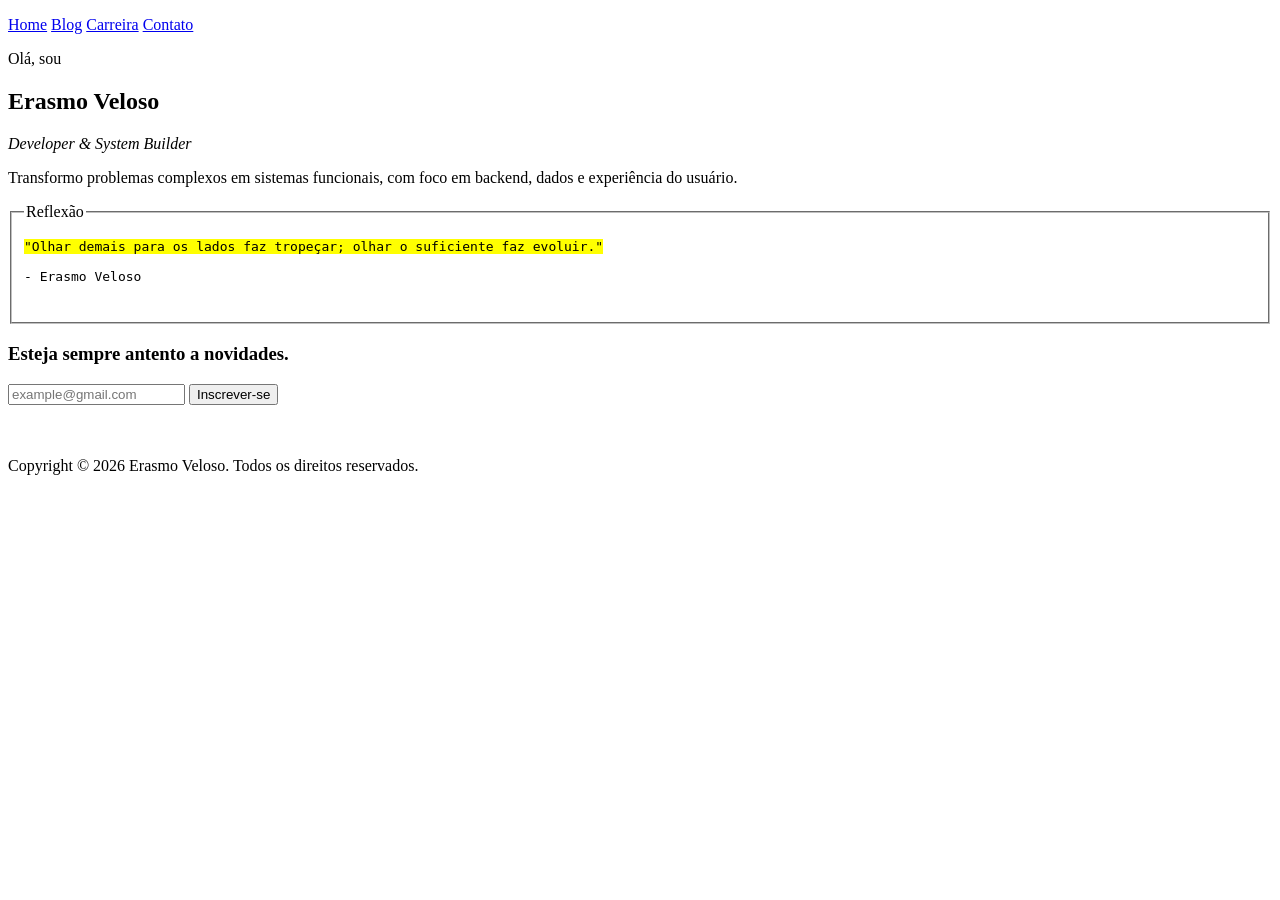
==== index.html @ 01404ad7 "feat: Adicionando portifiolio" ====
<!DOCTYPE html>
<html lang="en">
<head>
    <meta charset="UTF-8">
    <meta name="viewport" content="width=device-width, initial-scale=1.0">
    <title>Erasmo Veloso | Portfólio</title>
</head>
<body>
    <header>
        <p>
            <a href="index.html">Home</a>
            <a href="pages/blog.html">Blog</a>
            <a href="pages/carreira.html">Carreira</a>
            <a href="pages/contato.html">Contato</a>
        </p>
    </header>
    <main>
        <section>
            <p>Olá, sou</p>
            <h1>Erasmo Veloso</h1>
            <i>Developer & System Builder</i>
            <p>Transformo problemas complexos em sistemas funcionais, com foco em backend, dados e experiência do usuário.</p>
        </section>

        <section>
            <fieldset>
                <legend>Reflexão</legend>
                
            <pre>
<mark>"Olhar demais para os lados faz tropeçar; olhar o suficiente faz evoluir."</mark>

- Erasmo Veloso
            </pre></fieldset>
        </section>

        <!-- Newsletter -->
        <section>
                <form action="">
                    <h3>Esteja sempre antento a novidades.</h3>
                    <input type="email" name="" id="" placeholder="example@gmail.com">
                    <input type="submit" value="Inscrever-se">
                </form>
        </section>

        
    </main>

    <!-- Footer -->
     <br>
     <br>
    <footer>
    <p>Copyright © 2026 Erasmo Veloso. Todos os direitos reservados.</p>
    </footer>
</body>
</html>
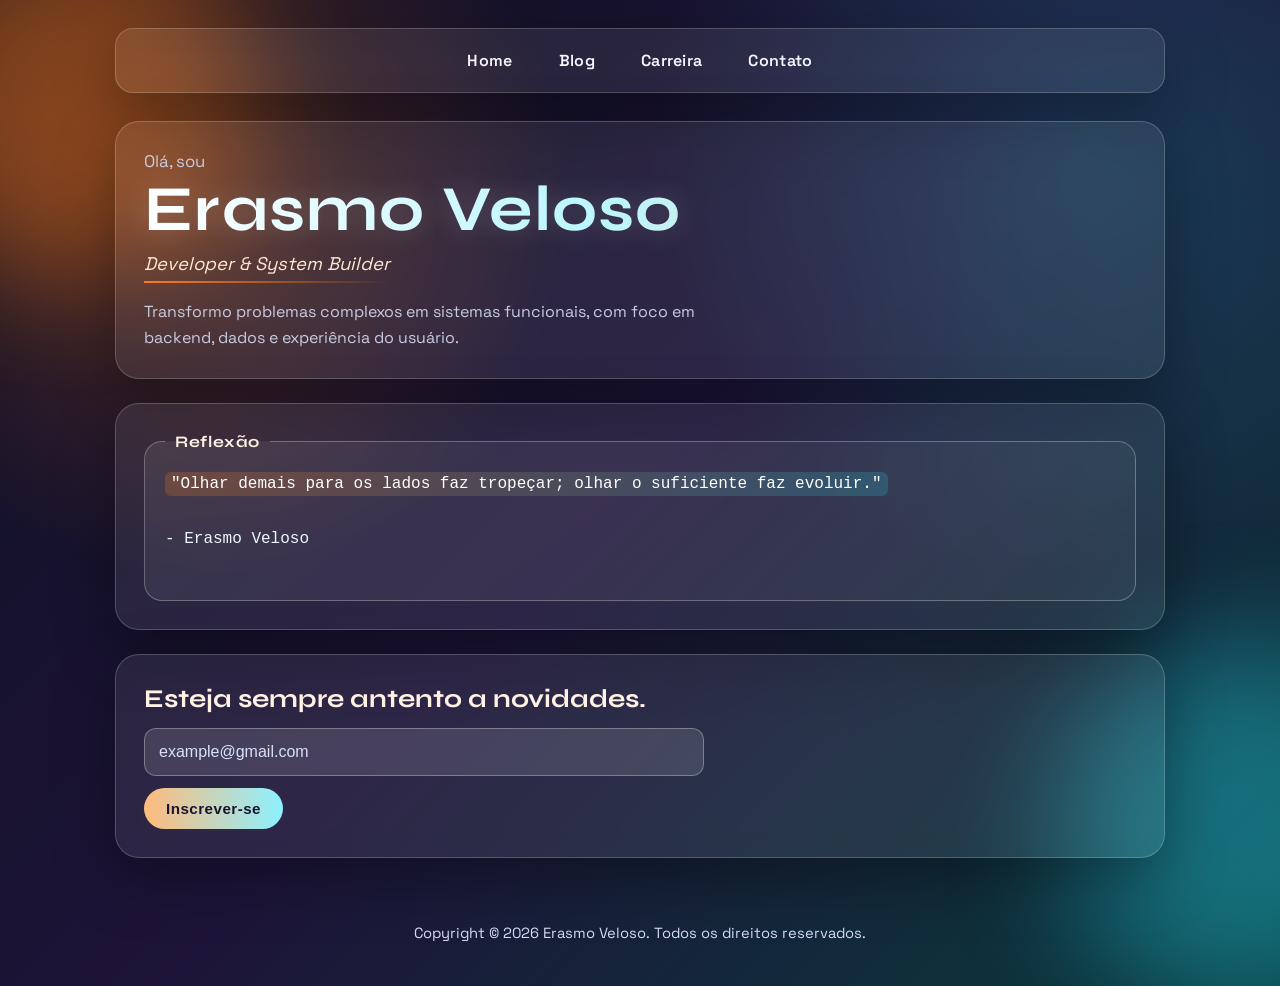
==== commit d3c40b39: "feat: Css added" ====
--- a/index.html
+++ b/index.html
@@ -4,6 +4,7 @@
     <meta charset="UTF-8">
     <meta name="viewport" content="width=device-width, initial-scale=1.0">
     <title>Erasmo Veloso | Portfólio</title>
+    <link rel="stylesheet" href="styles.css">
 </head>
 <body>
     <header>
--- a/styles.css
+++ b/styles.css
@@ -0,0 +1,316 @@
+@import url("https://fonts.googleapis.com/css2?family=Syne:wght@400;600;700;800&family=Space+Grotesk:wght@400;500;700&display=swap");
+
+:root {
+    --bg-1: #0f1020;
+    --bg-2: #1d1438;
+    --bg-3: #0a3a3c;
+    --text: #f5f7ff;
+    --muted: #c8cce2;
+    --accent: #ff7a18;
+    --accent-2: #24c6dc;
+    --card: rgba(255, 255, 255, 0.08);
+    --card-border: rgba(255, 255, 255, 0.2);
+    --shadow: 0 20px 60px rgba(0, 0, 0, 0.35);
+}
+
+* {
+    box-sizing: border-box;
+    margin: 0;
+    padding: 0;
+}
+
+body {
+    min-height: 100vh;
+    color: var(--text);
+    font-family: "Space Grotesk", "Segoe UI", sans-serif;
+    background:
+        radial-gradient(circle at 15% 20%, rgba(255, 122, 24, 0.25), transparent 28%),
+        radial-gradient(circle at 85% 15%, rgba(36, 198, 220, 0.2), transparent 32%),
+        linear-gradient(135deg, var(--bg-1) 0%, var(--bg-2) 50%, var(--bg-3) 100%);
+    padding: 28px;
+    overflow-x: hidden;
+    position: relative;
+}
+
+body::before,
+body::after {
+    content: "";
+    position: fixed;
+    width: 360px;
+    height: 360px;
+    border-radius: 50%;
+    filter: blur(60px);
+    z-index: -1;
+    opacity: 0.4;
+    animation: floatBlob 10s ease-in-out infinite;
+}
+
+body::before {
+    background: #ff7a18;
+    top: -80px;
+    left: -110px;
+}
+
+body::after {
+    background: #24c6dc;
+    right: -140px;
+    bottom: -100px;
+    animation-delay: -4s;
+}
+
+header,
+main,
+footer {
+    width: min(1050px, 100%);
+    margin: 0 auto;
+}
+
+header {
+    background: var(--card);
+    border: 1px solid var(--card-border);
+    border-radius: 18px;
+    backdrop-filter: blur(10px);
+    box-shadow: var(--shadow);
+    margin-bottom: 28px;
+    animation: slideDown 0.8s ease;
+}
+
+header p {
+    display: flex;
+    justify-content: center;
+    gap: 8px;
+    flex-wrap: wrap;
+    padding: 10px;
+}
+
+header a {
+    color: var(--text);
+    text-decoration: none;
+    padding: 10px 18px;
+    border-radius: 999px;
+    font-weight: 600;
+    letter-spacing: 0.02em;
+    transition: all 0.25s ease;
+    border: 1px solid transparent;
+}
+
+header a:hover {
+    border-color: rgba(255, 255, 255, 0.35);
+    background: rgba(255, 255, 255, 0.12);
+    transform: translateY(-2px);
+}
+
+main {
+    display: grid;
+    gap: 24px;
+}
+
+main > section {
+    background: var(--card);
+    border: 1px solid var(--card-border);
+    border-radius: 24px;
+    padding: 28px;
+    box-shadow: var(--shadow);
+    backdrop-filter: blur(12px);
+    animation: fadeUp 0.8s ease both;
+}
+
+main > section:nth-child(2) {
+    animation-delay: 0.2s;
+}
+
+main > section:nth-child(3) {
+    animation-delay: 0.4s;
+}
+
+section:first-of-type p:first-child {
+    color: var(--muted);
+    font-size: 1.05rem;
+    margin-bottom: 6px;
+}
+
+h1 {
+    font-family: "Syne", "Segoe UI", sans-serif;
+    font-size: clamp(2rem, 5vw, 4rem);
+    line-height: 1;
+    letter-spacing: 0.02em;
+    margin-bottom: 10px;
+    background: linear-gradient(90deg, #ffffff, #b8f6ff 45%, #ffd3b0);
+    -webkit-background-clip: text;
+    background-clip: text;
+    color: transparent;
+    text-shadow: 0 0 30px rgba(255, 255, 255, 0.2);
+}
+
+i {
+    display: inline-block;
+    color: #ffe8d3;
+    font-size: 1.15rem;
+    margin-bottom: 14px;
+    position: relative;
+}
+
+i::after {
+    content: "";
+    position: absolute;
+    left: 0;
+    bottom: -8px;
+    width: 100%;
+    height: 2px;
+    background: linear-gradient(90deg, var(--accent), transparent);
+}
+
+section:first-of-type p:last-child {
+    color: var(--muted);
+    max-width: 62ch;
+    line-height: 1.6;
+    margin-top: 10px;
+}
+
+fieldset {
+    border: 1px solid rgba(255, 255, 255, 0.28);
+    border-radius: 18px;
+    padding: 20px;
+    background: linear-gradient(145deg, rgba(255, 255, 255, 0.08), rgba(255, 255, 255, 0.03));
+}
+
+legend {
+    font-family: "Syne", "Segoe UI", sans-serif;
+    font-weight: 700;
+    letter-spacing: 0.04em;
+    padding: 0 10px;
+    color: #fff2e4;
+}
+
+pre {
+    white-space: pre-wrap;
+    word-break: break-word;
+    line-height: 1.7;
+    font-size: 1rem;
+    color: #eaf7ff;
+}
+
+mark {
+    background: linear-gradient(120deg, rgba(255, 122, 24, 0.22), rgba(36, 198, 220, 0.22));
+    color: #ffffff;
+    padding: 3px 6px;
+    border-radius: 6px;
+}
+
+form {
+    display: grid;
+    gap: 12px;
+    max-width: 560px;
+}
+
+h3 {
+    font-family: "Syne", "Segoe UI", sans-serif;
+    font-size: clamp(1.2rem, 2.2vw, 1.6rem);
+    color: #fff2e4;
+    margin-bottom: 2px;
+}
+
+input[type="email"] {
+    width: 100%;
+    border: 1px solid rgba(255, 255, 255, 0.3);
+    background: rgba(255, 255, 255, 0.12);
+    color: var(--text);
+    border-radius: 12px;
+    padding: 14px;
+    font-size: 1rem;
+    outline: none;
+    transition: border-color 0.25s ease, box-shadow 0.25s ease, transform 0.25s ease;
+}
+
+input[type="email"]::placeholder {
+    color: #dbe0fb;
+}
+
+input[type="email"]:focus {
+    border-color: #ffd3b0;
+    box-shadow: 0 0 0 4px rgba(255, 122, 24, 0.2);
+    transform: translateY(-1px);
+}
+
+input[type="submit"] {
+    width: fit-content;
+    border: none;
+    border-radius: 999px;
+    padding: 12px 22px;
+    font-weight: 700;
+    font-size: 0.95rem;
+    letter-spacing: 0.03em;
+    cursor: pointer;
+    color: #1b132f;
+    background: linear-gradient(90deg, #ffba7b, #8df1ff);
+    transition: transform 0.2s ease, filter 0.2s ease;
+}
+
+input[type="submit"]:hover {
+    transform: translateY(-2px) scale(1.03);
+    filter: brightness(1.05);
+}
+
+footer {
+    margin-top: 24px;
+    text-align: center;
+    color: #d8dcf6;
+    font-size: 0.92rem;
+    padding-bottom: 16px;
+    animation: fadeIn 1.2s ease;
+}
+
+@keyframes fadeUp {
+    from {
+        opacity: 0;
+        transform: translateY(24px);
+    }
+    to {
+        opacity: 1;
+        transform: translateY(0);
+    }
+}
+
+@keyframes slideDown {
+    from {
+        opacity: 0;
+        transform: translateY(-18px);
+    }
+    to {
+        opacity: 1;
+        transform: translateY(0);
+    }
+}
+
+@keyframes fadeIn {
+    from {
+        opacity: 0;
+    }
+    to {
+        opacity: 1;
+    }
+}
+
+@keyframes floatBlob {
+    0%,
+    100% {
+        transform: translate(0, 0) scale(1);
+    }
+    50% {
+        transform: translate(20px, -16px) scale(1.08);
+    }
+}
+
+@media (max-width: 768px) {
+    body {
+        padding: 16px;
+    }
+
+    main > section {
+        padding: 22px;
+    }
+
+    input[type="submit"] {
+        width: 100%;
+    }
+}
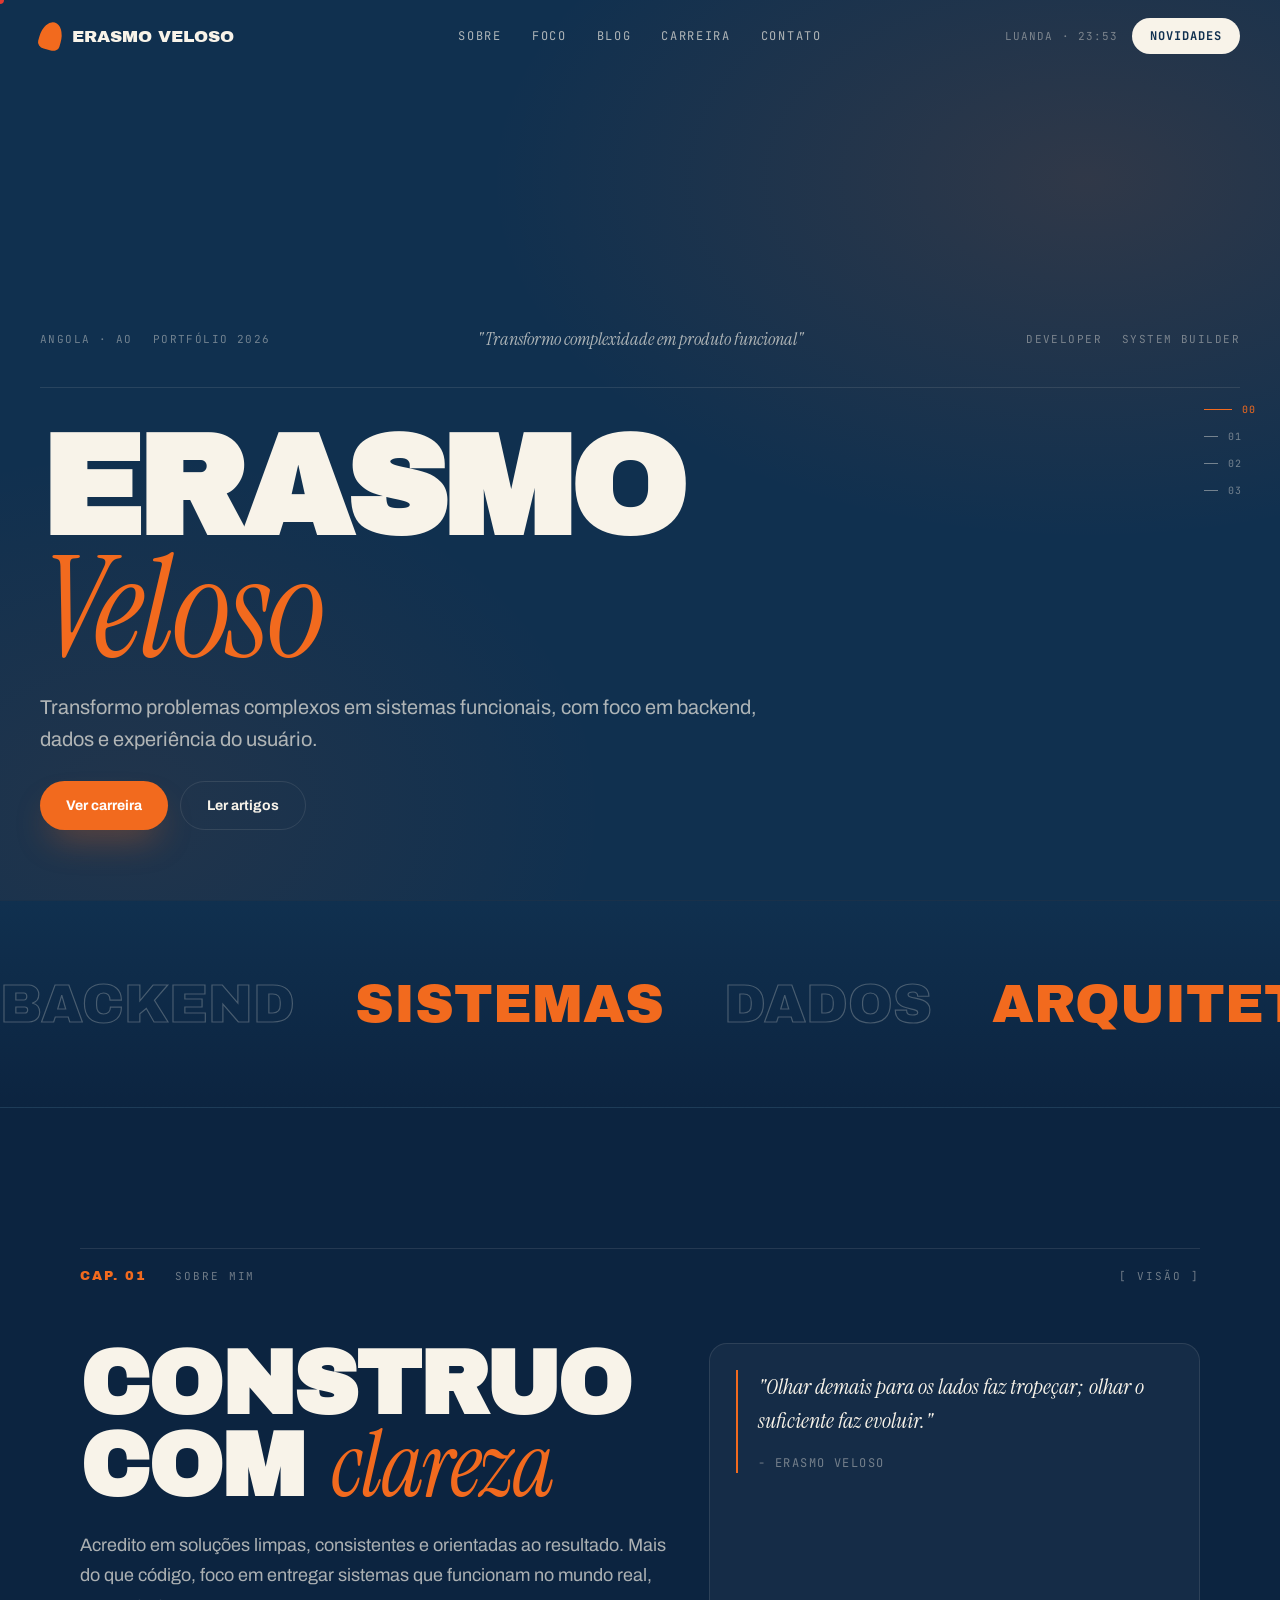
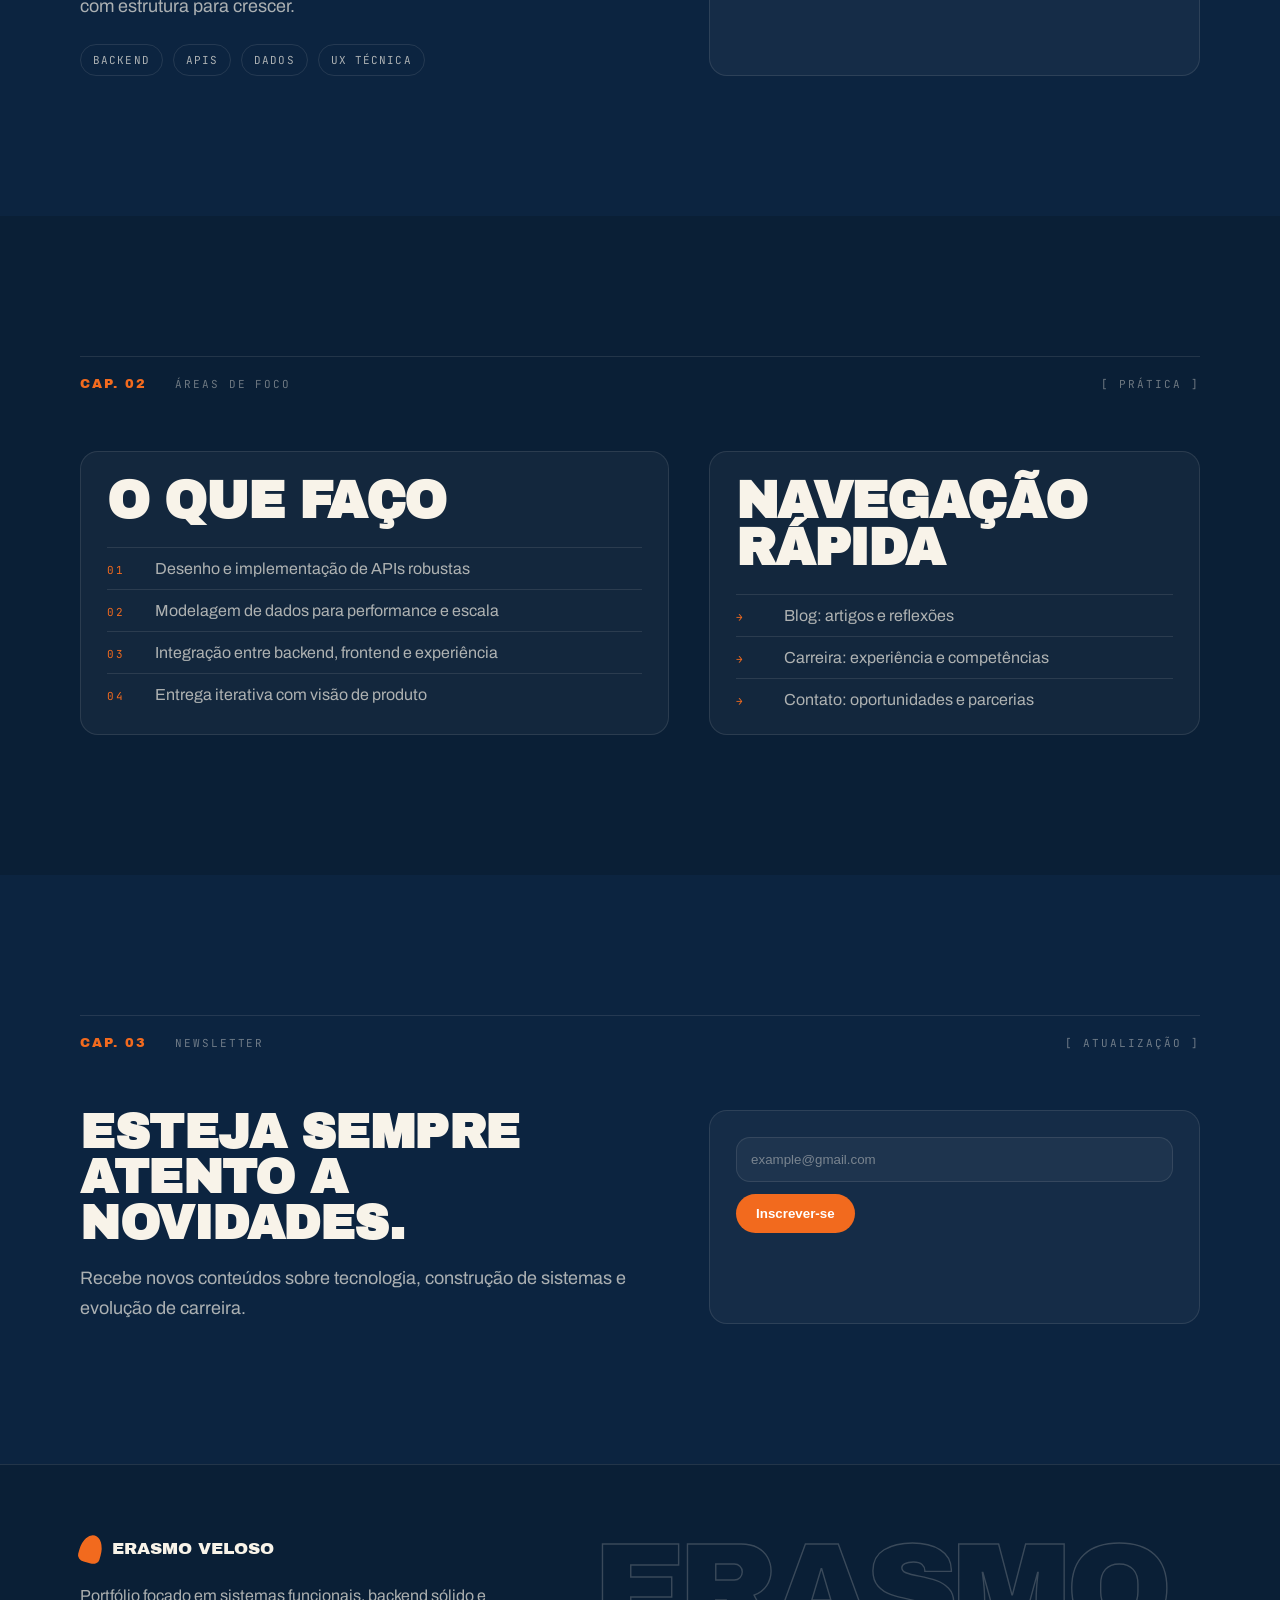
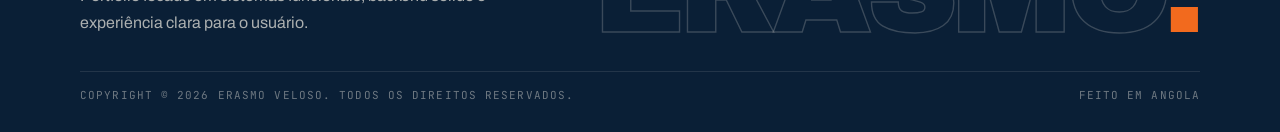
==== commit ef563b5f: "Versão com JS" ====
--- a/index.html
+++ b/index.html
@@ -1,56 +1,954 @@
-<!DOCTYPE html>
-<html lang="en">
-<head>
-    <meta charset="UTF-8">
-    <meta name="viewport" content="width=device-width, initial-scale=1.0">
+<!doctype html>
+<html lang="pt">
+  <head>
+    <meta charset="UTF-8" />
+    <meta name="viewport" content="width=device-width, initial-scale=1.0" />
     <title>Erasmo Veloso | Portfólio</title>
-    <link rel="stylesheet" href="styles.css">
-</head>
-<body>
-    <header>
-        <p>
-            <a href="index.html">Home</a>
-            <a href="pages/blog.html">Blog</a>
-            <a href="pages/carreira.html">Carreira</a>
-            <a href="pages/contato.html">Contato</a>
-        </p>
-    </header>
-    <main>
-        <section>
-            <p>Olá, sou</p>
-            <h1>Erasmo Veloso</h1>
-            <i>Developer & System Builder</i>
-            <p>Transformo problemas complexos em sistemas funcionais, com foco em backend, dados e experiência do usuário.</p>
-        </section>
-
-        <section>
-            <fieldset>
-                <legend>Reflexão</legend>
-                
-            <pre>
-<mark>"Olhar demais para os lados faz tropeçar; olhar o suficiente faz evoluir."</mark>
-
-- Erasmo Veloso
-            </pre></fieldset>
-        </section>
-
-        <!-- Newsletter -->
-        <section>
-                <form action="">
-                    <h3>Esteja sempre antento a novidades.</h3>
-                    <input type="email" name="" id="" placeholder="example@gmail.com">
-                    <input type="submit" value="Inscrever-se">
-                </form>
-        </section>
-
-        
-    </main>
-
-    <!-- Footer -->
-     <br>
-     <br>
+    <link rel="preconnect" href="https://fonts.googleapis.com" />
+    <link rel="preconnect" href="https://fonts.gstatic.com" crossorigin />
+    <link
+      href="https://fonts.googleapis.com/css2?family=Archivo+Black&family=Archivo:wght@300;400;500;600;700;800;900&family=Instrument+Serif:ital@0;1&family=JetBrains+Mono:wght@400;500;600&display=swap"
+      rel="stylesheet"
+    />
+    <style>
+      :root {
+        --navy-0: #0c2440;
+        --navy: #10304f;
+        --navy-2: #0a1f36;
+        --navy-3: #183a5d;
+        --orange: #f26a1e;
+        --orange-2: #ff7a2b;
+        --orange-glow: rgba(242, 106, 30, 0.35);
+        --ink: #f8f3e9;
+        --ink-dim: rgba(248, 243, 233, 0.68);
+        --ink-muted: rgba(248, 243, 233, 0.42);
+        --rule: rgba(248, 243, 233, 0.1);
+        --rule-soft: rgba(248, 243, 233, 0.06);
+        --ease: cubic-bezier(0.2, 0.8, 0.2, 1);
+        --ease-out: cubic-bezier(0.16, 1, 0.3, 1);
+      }
+
+      * {
+        box-sizing: border-box;
+        margin: 0;
+        padding: 0;
+      }
+      html {
+        scroll-behavior: smooth;
+      }
+      body {
+        background: var(--navy);
+        color: var(--ink);
+        font-family: "Archivo", system-ui, sans-serif;
+        overflow-x: hidden;
+      }
+      a {
+        color: inherit;
+        text-decoration: none;
+      }
+
+      .wrap {
+        max-width: 1280px;
+        margin: 0 auto;
+        padding: 0 40px;
+      }
+
+      .cursor {
+        position: fixed;
+        top: 0;
+        left: 0;
+        width: 8px;
+        height: 8px;
+        border-radius: 50%;
+        background: var(--orange);
+        pointer-events: none;
+        z-index: 9999;
+        mix-blend-mode: difference;
+        transform: translate(-50%, -50%);
+        transition:
+          width 0.25s var(--ease-out),
+          height 0.25s var(--ease-out);
+      }
+      .cursor.big {
+        width: 44px;
+        height: 44px;
+      }
+      @media (hover: none), (max-width: 900px) {
+        .cursor {
+          display: none;
+        }
+      }
+
+      .progress-wrap {
+        position: fixed;
+        top: 0;
+        left: 0;
+        right: 0;
+        height: 2px;
+        z-index: 60;
+      }
+      .progress {
+        height: 100%;
+        background: var(--orange);
+        transform-origin: left;
+        transform: scaleX(0);
+      }
+
+      nav.top {
+        position: fixed;
+        top: 0;
+        left: 0;
+        right: 0;
+        z-index: 50;
+        display: grid;
+        grid-template-columns: 1fr auto 1fr;
+        align-items: center;
+        padding: 18px 40px;
+        transition:
+          background 0.4s var(--ease),
+          backdrop-filter 0.4s;
+      }
+      nav.top.scrolled {
+        background: rgba(10, 31, 54, 0.72);
+        backdrop-filter: blur(16px) saturate(160%);
+      }
+      .brand {
+        display: inline-flex;
+        align-items: center;
+        gap: 10px;
+        font-family: "Archivo Black", sans-serif;
+        font-size: 17px;
+        text-transform: uppercase;
+      }
+      .brand-mark {
+        width: 22px;
+        height: 28px;
+        background: var(--orange);
+        border-radius: 60% 60% 40% 40% / 75% 75% 25% 25%;
+        transform: rotate(16deg);
+        transition: transform 0.3s var(--ease);
+      }
+      .brand:hover .brand-mark {
+        transform: rotate(28deg);
+      }
+      nav .links {
+        display: flex;
+        gap: 30px;
+        justify-content: center;
+        font-size: 12px;
+        font-family: "JetBrains Mono", monospace;
+        letter-spacing: 0.14em;
+        text-transform: uppercase;
+        color: var(--ink-dim);
+      }
+      nav .links a {
+        position: relative;
+        padding: 6px 0;
+      }
+      nav .links a::after {
+        content: "";
+        position: absolute;
+        left: 0;
+        right: 0;
+        bottom: 0;
+        height: 1px;
+        background: var(--orange);
+        transform: scaleX(0);
+        transform-origin: right;
+        transition: transform 0.35s var(--ease);
+      }
+      nav .links a:hover::after {
+        transform: scaleX(1);
+        transform-origin: left;
+      }
+      nav .end {
+        justify-self: end;
+        display: flex;
+        align-items: center;
+        gap: 14px;
+      }
+      .time {
+        font-family: "JetBrains Mono", monospace;
+        font-size: 11px;
+        letter-spacing: 0.1em;
+        color: var(--ink-muted);
+      }
+      .cta-small {
+        padding: 10px 18px;
+        border-radius: 999px;
+        background: var(--ink);
+        color: var(--navy);
+        font-weight: 700;
+        font-size: 12px;
+        font-family: "JetBrains Mono", monospace;
+        letter-spacing: 0.08em;
+        text-transform: uppercase;
+        transition: all 0.25s var(--ease);
+      }
+      .cta-small:hover {
+        background: var(--orange);
+        color: #fff;
+        transform: translateY(-1px);
+      }
+      @media (max-width: 900px) {
+        nav .links,
+        .time {
+          display: none;
+        }
+        nav.top {
+          grid-template-columns: 1fr auto;
+          padding: 14px 20px;
+        }
+      }
+
+      .side-index {
+        position: fixed;
+        right: 24px;
+        top: 50%;
+        transform: translateY(-50%);
+        z-index: 40;
+        display: flex;
+        flex-direction: column;
+        gap: 14px;
+        font-family: "JetBrains Mono", monospace;
+        font-size: 10px;
+        letter-spacing: 0.1em;
+        color: var(--ink-muted);
+      }
+      .side-index a {
+        display: flex;
+        align-items: center;
+        gap: 10px;
+      }
+      .side-index a .tick {
+        width: 14px;
+        height: 1px;
+        background: currentColor;
+        transition: width 0.3s var(--ease);
+      }
+      .side-index a.active {
+        color: var(--orange);
+      }
+      .side-index a.active .tick {
+        width: 28px;
+      }
+      @media (max-width: 980px) {
+        .side-index {
+          display: none;
+        }
+      }
+
+      .hero {
+        min-height: 100vh;
+        display: flex;
+        align-items: flex-end;
+        padding: 120px 40px 70px;
+        position: relative;
+      }
+      .hero::before {
+        content: "";
+        position: absolute;
+        inset: 0;
+        background:
+          radial-gradient(
+            1000px 600px at 85% 20%,
+            rgba(242, 106, 30, 0.14),
+            transparent 60%
+          ),
+          radial-gradient(
+            800px 600px at 10% 90%,
+            rgba(242, 106, 30, 0.08),
+            transparent 60%
+          );
+        pointer-events: none;
+      }
+      .hero-grid {
+        width: 100%;
+        max-width: 1280px;
+        margin: 0 auto;
+        position: relative;
+        z-index: 2;
+        display: grid;
+        gap: 40px;
+      }
+      .hero-meta {
+        display: grid;
+        grid-template-columns: 1fr auto 1fr;
+        align-items: center;
+        gap: 24px;
+        padding-bottom: 36px;
+        border-bottom: 1px solid var(--rule);
+      }
+      .hero-meta .l,
+      .hero-meta .r {
+        display: flex;
+        gap: 20px;
+        font-family: "JetBrains Mono", monospace;
+        font-size: 11px;
+        letter-spacing: 0.13em;
+        text-transform: uppercase;
+        color: var(--ink-muted);
+      }
+      .hero-meta .r {
+        justify-content: flex-end;
+      }
+      .hero-meta .sig {
+        font-family: "Instrument Serif", serif;
+        font-style: italic;
+        color: var(--ink-dim);
+        font-size: 18px;
+      }
+      .hero h1 {
+        font-family: "Archivo Black", sans-serif;
+        text-transform: uppercase;
+        line-height: 0.86;
+        letter-spacing: -0.04em;
+        font-size: clamp(64px, 11vw, 180px);
+        margin-bottom: 20px;
+      }
+      .hero h1 .ser {
+        font-family: "Instrument Serif", serif;
+        font-style: italic;
+        font-weight: 400;
+        text-transform: none;
+        color: var(--orange);
+        letter-spacing: -0.02em;
+      }
+      .hero-sub {
+        max-width: 740px;
+        font-size: 20px;
+        line-height: 1.6;
+        color: var(--ink-dim);
+      }
+      .hero-actions {
+        display: flex;
+        flex-wrap: wrap;
+        gap: 12px;
+        margin-top: 26px;
+      }
+
+      .btn {
+        display: inline-flex;
+        align-items: center;
+        gap: 12px;
+        padding: 16px 26px;
+        border-radius: 999px;
+        font-size: 14px;
+        font-weight: 700;
+        transition: all 0.3s var(--ease);
+      }
+      .btn-primary {
+        background: var(--orange);
+        color: #fff;
+        box-shadow: 0 18px 34px -10px var(--orange-glow);
+      }
+      .btn-primary:hover {
+        transform: translateY(-2px);
+        background: var(--orange-2);
+      }
+      .btn-ghost {
+        border: 1px solid var(--rule);
+        color: var(--ink);
+      }
+      .btn-ghost:hover {
+        border-color: var(--ink);
+        background: rgba(255, 255, 255, 0.04);
+      }
+
+      .seam {
+        padding: 74px 0;
+        border-top: 1px solid var(--rule-soft);
+        border-bottom: 1px solid var(--rule-soft);
+        overflow: hidden;
+        background: linear-gradient(180deg, var(--navy) 0%, var(--navy-0) 100%);
+      }
+      .seam-track {
+        display: flex;
+        gap: 60px;
+        white-space: nowrap;
+        animation: ticker 36s linear infinite;
+        font-family: "Archivo Black", sans-serif;
+        font-size: clamp(28px, 4.2vw, 56px);
+        text-transform: uppercase;
+        color: transparent;
+        -webkit-text-stroke: 1.2px rgba(248, 243, 233, 0.25);
+      }
+      .seam-track .fill {
+        color: var(--orange);
+        -webkit-text-stroke: 0;
+      }
+      @keyframes ticker {
+        to {
+          transform: translateX(-50%);
+        }
+      }
+
+      .chapter {
+        padding: 140px 40px;
+        background: var(--navy-0);
+      }
+      .chapter:nth-of-type(even) {
+        background: var(--navy-2);
+      }
+      .chapter-head {
+        display: grid;
+        grid-template-columns: auto 1fr auto;
+        gap: 28px;
+        align-items: baseline;
+        border-top: 1px solid var(--rule);
+        padding-top: 20px;
+        margin-bottom: 60px;
+      }
+      .chapter-head .num {
+        font-family: "Archivo Black", sans-serif;
+        font-size: 13px;
+        letter-spacing: 0.15em;
+        color: var(--orange);
+      }
+      .chapter-head .label,
+      .chapter-head .meta {
+        font-family: "JetBrains Mono", monospace;
+        font-size: 11px;
+        text-transform: uppercase;
+        letter-spacing: 0.18em;
+        color: var(--ink-muted);
+      }
+
+      .grid-2 {
+        display: grid;
+        grid-template-columns: 1.2fr 1fr;
+        gap: 40px;
+      }
+      .card {
+        background: rgba(255, 255, 255, 0.04);
+        border: 1px solid var(--rule);
+        border-radius: 18px;
+        padding: 26px;
+        transition:
+          transform 0.35s var(--ease),
+          background 0.35s var(--ease);
+      }
+      .card:hover {
+        transform: translateY(-4px);
+        background: rgba(255, 255, 255, 0.06);
+      }
+      .big-title {
+        font-family: "Archivo Black", sans-serif;
+        text-transform: uppercase;
+        line-height: 0.92;
+        letter-spacing: -0.025em;
+        font-size: clamp(44px, 7vw, 96px);
+        margin-bottom: 22px;
+      }
+      .big-title .ser {
+        font-family: "Instrument Serif", serif;
+        font-style: italic;
+        font-weight: 400;
+        text-transform: none;
+        color: var(--orange);
+      }
+      .lead {
+        color: var(--ink-dim);
+        line-height: 1.7;
+        font-size: 18px;
+        max-width: 70ch;
+      }
+
+      .quote {
+        border-left: 2px solid var(--orange);
+        padding-left: 20px;
+        font-size: 22px;
+        line-height: 1.55;
+        color: var(--ink);
+        font-family: "Instrument Serif", serif;
+        font-style: italic;
+      }
+      .quote small {
+        display: block;
+        margin-top: 16px;
+        font-size: 12px;
+        letter-spacing: 0.12em;
+        text-transform: uppercase;
+        color: var(--ink-muted);
+        font-family: "JetBrains Mono", monospace;
+        font-style: normal;
+      }
+
+      .pill-list {
+        display: flex;
+        flex-wrap: wrap;
+        gap: 10px;
+        margin-top: 22px;
+      }
+      .pill {
+        border: 1px solid var(--rule);
+        border-radius: 999px;
+        padding: 8px 12px;
+        font-size: 11px;
+        letter-spacing: 0.1em;
+        text-transform: uppercase;
+        font-family: "JetBrains Mono", monospace;
+        color: var(--ink-dim);
+      }
+
+      .list {
+        display: grid;
+        gap: 12px;
+      }
+      .row {
+        display: grid;
+        grid-template-columns: 34px 1fr;
+        gap: 14px;
+        align-items: baseline;
+        border-top: 1px solid var(--rule);
+        padding-top: 12px;
+        color: var(--ink-dim);
+      }
+      .row .k {
+        font-family: "JetBrains Mono", monospace;
+        color: var(--orange);
+        font-size: 11px;
+        letter-spacing: 0.18em;
+      }
+
+      .newsletter form {
+        display: grid;
+        gap: 12px;
+        max-width: 560px;
+      }
+      .newsletter h3 {
+        font-family: "Archivo Black", sans-serif;
+        text-transform: uppercase;
+        letter-spacing: -0.01em;
+        font-size: clamp(26px, 4vw, 48px);
+        line-height: 0.95;
+      }
+      .newsletter input[type="email"] {
+        width: 100%;
+        border: 1px solid var(--rule);
+        background: rgba(255, 255, 255, 0.04);
+        color: var(--ink);
+        border-radius: 14px;
+        padding: 14px;
+        outline: none;
+        transition:
+          border-color 0.25s,
+          box-shadow 0.25s;
+      }
+      .newsletter input[type="email"]::placeholder {
+        color: var(--ink-muted);
+      }
+      .newsletter input[type="email"]:focus {
+        border-color: var(--orange);
+        box-shadow: 0 0 0 4px rgba(242, 106, 30, 0.18);
+      }
+      .newsletter input[type="submit"] {
+        width: fit-content;
+        border: 0;
+        background: var(--orange);
+        color: #fff;
+        border-radius: 999px;
+        padding: 12px 20px;
+        font-weight: 700;
+        cursor: pointer;
+        transition:
+          transform 0.2s var(--ease),
+          background 0.2s;
+      }
+      .newsletter input[type="submit"]:hover {
+        transform: translateY(-1px);
+        background: var(--orange-2);
+      }
+
+      footer {
+        background: var(--navy-2);
+        border-top: 1px solid var(--rule);
+        padding: 70px 40px 30px;
+      }
+      .footer-grid {
+        display: grid;
+        grid-template-columns: 1.2fr 1fr;
+        gap: 28px;
+        margin-bottom: 26px;
+      }
+      .footer-title {
+        font-family: "Archivo Black", sans-serif;
+        font-size: clamp(60px, 10vw, 140px);
+        line-height: 0.86;
+        letter-spacing: -0.05em;
+        text-transform: uppercase;
+        color: transparent;
+        -webkit-text-stroke: 1.4px rgba(248, 243, 233, 0.2);
+      }
+      .footer-title .fill {
+        color: var(--orange);
+        -webkit-text-stroke: 0;
+      }
+      .footer-note {
+        display: flex;
+        justify-content: space-between;
+        gap: 12px;
+        border-top: 1px solid var(--rule);
+        padding-top: 16px;
+        color: var(--ink-muted);
+        font-family: "JetBrains Mono", monospace;
+        font-size: 11px;
+        letter-spacing: 0.1em;
+        text-transform: uppercase;
+      }
+
+      .rev {
+        opacity: 0;
+        transform: translateY(42px);
+        transition:
+          opacity 1s var(--ease-out),
+          transform 1s var(--ease-out);
+      }
+      .rev.in {
+        opacity: 1;
+        transform: none;
+      }
+
+      @media (max-width: 980px) {
+        .hero {
+          padding: 100px 24px 56px;
+        }
+        .hero-meta {
+          grid-template-columns: 1fr;
+        }
+        .hero-meta .r {
+          justify-content: flex-start;
+        }
+        .chapter,
+        footer {
+          padding-left: 24px;
+          padding-right: 24px;
+        }
+        .grid-2 {
+          grid-template-columns: 1fr;
+        }
+        .footer-grid {
+          grid-template-columns: 1fr;
+        }
+        .footer-note {
+          flex-direction: column;
+        }
+        .newsletter input[type="submit"] {
+          width: 100%;
+        }
+      }
+    </style>
+  </head>
+  <body>
+    <div class="cursor" id="cursor"></div>
+    <div class="progress-wrap"><div class="progress" id="progress"></div></div>
+
+    <nav class="top" id="nav">
+      <a href="#hero" class="brand"
+        ><span class="brand-mark"></span>Erasmo Veloso</a
+      >
+      <div class="links">
+        <a href="#sobre">Sobre</a>
+        <a href="#foco">Foco</a>
+        <a href="pages/blog.html">Blog</a>
+        <a href="pages/carreira.html">Carreira</a>
+        <a href="pages/contato.html">Contato</a>
+      </div>
+      <div class="end">
+        <span class="time" id="clock">LUANDA · --:--</span>
+        <a href="#newsletter" class="cta-small">Novidades</a>
+      </div>
+    </nav>
+
+    <div class="side-index">
+      <a href="#hero" data-for="hero"><span class="tick"></span>00</a>
+      <a href="#sobre" data-for="sobre"><span class="tick"></span>01</a>
+      <a href="#foco" data-for="foco"><span class="tick"></span>02</a>
+      <a href="#newsletter" data-for="newsletter"
+        ><span class="tick"></span>03</a
+      >
+    </div>
+
+    <section class="hero" id="hero">
+      <div class="hero-grid">
+        <div class="hero-meta rev">
+          <div class="l">
+            <span>Angola · AO</span><span>Portfólio 2026</span>
+          </div>
+          <span class="sig"
+            >"Transformo complexidade em produto funcional"</span
+          >
+          <div class="r"><span>Developer</span><span>System Builder</span></div>
+        </div>
+
+        <div class="rev">
+          <h1>
+            Erasmo<br />
+            <span class="ser">Veloso</span>
+          </h1>
+          <p class="hero-sub">
+            Transformo problemas complexos em sistemas funcionais, com foco em
+            backend, dados e experiência do usuário.
+          </p>
+          <div class="hero-actions">
+            <a href="pages/carreira.html" class="btn btn-primary"
+              >Ver carreira</a
+            >
+            <a href="pages/blog.html" class="btn btn-ghost">Ler artigos</a>
+          </div>
+        </div>
+      </div>
+    </section>
+
+    <section class="seam" aria-hidden="true">
+      <div class="seam-track">
+        <span>Backend</span>
+        <span class="fill">Sistemas</span>
+        <span>Dados</span>
+        <span class="fill">Arquitetura</span>
+        <span>Experiência</span>
+        <span class="fill">Produto</span>
+        <span>Backend</span>
+        <span class="fill">Sistemas</span>
+        <span>Dados</span>
+        <span class="fill">Arquitetura</span>
+        <span>Experiência</span>
+        <span class="fill">Produto</span>
+      </div>
+    </section>
+
+    <section class="chapter" id="sobre">
+      <div class="wrap">
+        <div class="chapter-head rev">
+          <span class="num">CAP. 01</span>
+          <span class="label">Sobre mim</span>
+          <span class="meta">[ visão ]</span>
+        </div>
+
+        <div class="grid-2">
+          <div class="rev">
+            <h2 class="big-title">
+              Construo com <span class="ser">clareza</span>
+            </h2>
+            <p class="lead">
+              Acredito em soluções limpas, consistentes e orientadas ao
+              resultado. Mais do que código, foco em entregar sistemas que
+              funcionam no mundo real, com estrutura para crescer.
+            </p>
+            <div class="pill-list">
+              <span class="pill">Backend</span>
+              <span class="pill">APIs</span>
+              <span class="pill">Dados</span>
+              <span class="pill">UX técnica</span>
+            </div>
+          </div>
+
+          <div class="card rev">
+            <p class="quote">
+              "Olhar demais para os lados faz tropeçar; olhar o suficiente faz
+              evoluir."
+              <small>- Erasmo Veloso</small>
+            </p>
+          </div>
+        </div>
+      </div>
+    </section>
+
+    <section class="chapter" id="foco">
+      <div class="wrap">
+        <div class="chapter-head rev">
+          <span class="num">CAP. 02</span>
+          <span class="label">Áreas de foco</span>
+          <span class="meta">[ prática ]</span>
+        </div>
+
+        <div class="grid-2">
+          <div class="card rev">
+            <h3 class="big-title" style="font-size: clamp(30px, 4vw, 58px)">
+              O que faço
+            </h3>
+            <div class="list">
+              <div class="row">
+                <span class="k">01</span
+                ><span>Desenho e implementação de APIs robustas</span>
+              </div>
+              <div class="row">
+                <span class="k">02</span
+                ><span>Modelagem de dados para performance e escala</span>
+              </div>
+              <div class="row">
+                <span class="k">03</span
+                ><span>Integração entre backend, frontend e experiência</span>
+              </div>
+              <div class="row">
+                <span class="k">04</span
+                ><span>Entrega iterativa com visão de produto</span>
+              </div>
+            </div>
+          </div>
+
+          <div class="card rev">
+            <h3 class="big-title" style="font-size: clamp(30px, 4vw, 58px)">
+              Navegação rápida
+            </h3>
+            <div class="list">
+              <div class="row">
+                <span class="k">→</span
+                ><a href="pages/blog.html">Blog: artigos e reflexões</a>
+              </div>
+              <div class="row">
+                <span class="k">→</span
+                ><a href="pages/carreira.html"
+                  >Carreira: experiência e competências</a
+                >
+              </div>
+              <div class="row">
+                <span class="k">→</span
+                ><a href="pages/contato.html"
+                  >Contato: oportunidades e parcerias</a
+                >
+              </div>
+            </div>
+          </div>
+        </div>
+      </div>
+    </section>
+
+    <section class="chapter newsletter" id="newsletter">
+      <div class="wrap">
+        <div class="chapter-head rev">
+          <span class="num">CAP. 03</span>
+          <span class="label">Newsletter</span>
+          <span class="meta">[ atualização ]</span>
+        </div>
+
+        <div class="grid-2">
+          <div class="rev">
+            <h3>Esteja sempre atento a novidades.</h3>
+            <p class="lead" style="margin-top: 16px">
+              Recebe novos conteúdos sobre tecnologia, construção de sistemas e
+              evolução de carreira.
+            </p>
+          </div>
+          <div class="card rev">
+            <form action="">
+              <input type="email" placeholder="example@gmail.com" required />
+              <input type="submit" value="Inscrever-se" />
+            </form>
+          </div>
+        </div>
+      </div>
+    </section>
+
     <footer>
-    <p>Copyright © 2026 Erasmo Veloso. Todos os direitos reservados.</p>
+      <div class="wrap">
+        <div class="footer-grid">
+          <div>
+            <div class="brand">
+              <span class="brand-mark"></span>Erasmo Veloso
+            </div>
+            <p class="lead" style="font-size: 16px; margin-top: 16px">
+              Portfólio focado em sistemas funcionais, backend sólido e
+              experiência clara para o usuário.
+            </p>
+          </div>
+          <div class="footer-title">Erasmo<span class="fill">.</span></div>
+        </div>
+        <div class="footer-note">
+          <span
+            >Copyright © 2026 Erasmo Veloso. Todos os direitos reservados.</span
+          >
+          <span>Feito em Angola</span>
+        </div>
+      </div>
     </footer>
-</body>
-</html>+
+    <script>
+      const clock = document.getElementById("clock");
+      function tick() {
+        const now = new Date();
+        const t = now.toLocaleTimeString("pt-PT", {
+          hour: "2-digit",
+          minute: "2-digit",
+          timeZone: "Africa/Luanda",
+        });
+        if (clock) clock.textContent = `LUANDA · ${t}`;
+      }
+      tick();
+      setInterval(tick, 30000);
+
+      const progress = document.getElementById("progress");
+      const nav = document.getElementById("nav");
+      function onScroll() {
+        const h = document.documentElement;
+        const pct = h.scrollTop / (h.scrollHeight - h.clientHeight);
+        progress.style.transform = `scaleX(${pct})`;
+        if (window.scrollY > 60) nav.classList.add("scrolled");
+        else nav.classList.remove("scrolled");
+      }
+      window.addEventListener("scroll", onScroll, { passive: true });
+      onScroll();
+
+      const io = new IntersectionObserver(
+        (entries) => {
+          entries.forEach((entry) => {
+            if (entry.isIntersecting) {
+              entry.target.classList.add("in");
+              io.unobserve(entry.target);
+            }
+          });
+        },
+        { threshold: 0.12, rootMargin: "0px 0px -80px 0px" },
+      );
+      document.querySelectorAll(".rev").forEach((el) => io.observe(el));
+
+      const sideLinks = [...document.querySelectorAll(".side-index a")];
+      const sections = sideLinks.map((a) =>
+        document.getElementById(a.dataset.for),
+      );
+      const sIo = new IntersectionObserver(
+        (entries) => {
+          entries.forEach((entry) => {
+            if (entry.isIntersecting) {
+              const id = entry.target.id;
+              sideLinks.forEach((a) =>
+                a.classList.toggle("active", a.dataset.for === id),
+              );
+            }
+          });
+        },
+        { rootMargin: "-40% 0px -40% 0px" },
+      );
+      sections.forEach((s) => s && sIo.observe(s));
+
+      const cursor = document.getElementById("cursor");
+      let cx = 0;
+      let cy = 0;
+      let tx = 0;
+      let ty = 0;
+      window.addEventListener("mousemove", (e) => {
+        tx = e.clientX;
+        ty = e.clientY;
+      });
+
+      function cursorLoop() {
+        cx += (tx - cx) * 0.22;
+        cy += (ty - cy) * 0.22;
+        if (cursor) {
+          cursor.style.transform = `translate(${cx}px, ${cy}px) translate(-50%,-50%)`;
+        }
+        requestAnimationFrame(cursorLoop);
+      }
+      cursorLoop();
+
+      document
+        .querySelectorAll("a, button, .btn, .card, .row")
+        .forEach((el) => {
+          el.addEventListener("mouseenter", () => cursor?.classList.add("big"));
+          el.addEventListener("mouseleave", () =>
+            cursor?.classList.remove("big"),
+          );
+        });
+    </script>
+  </body>
+</html>
